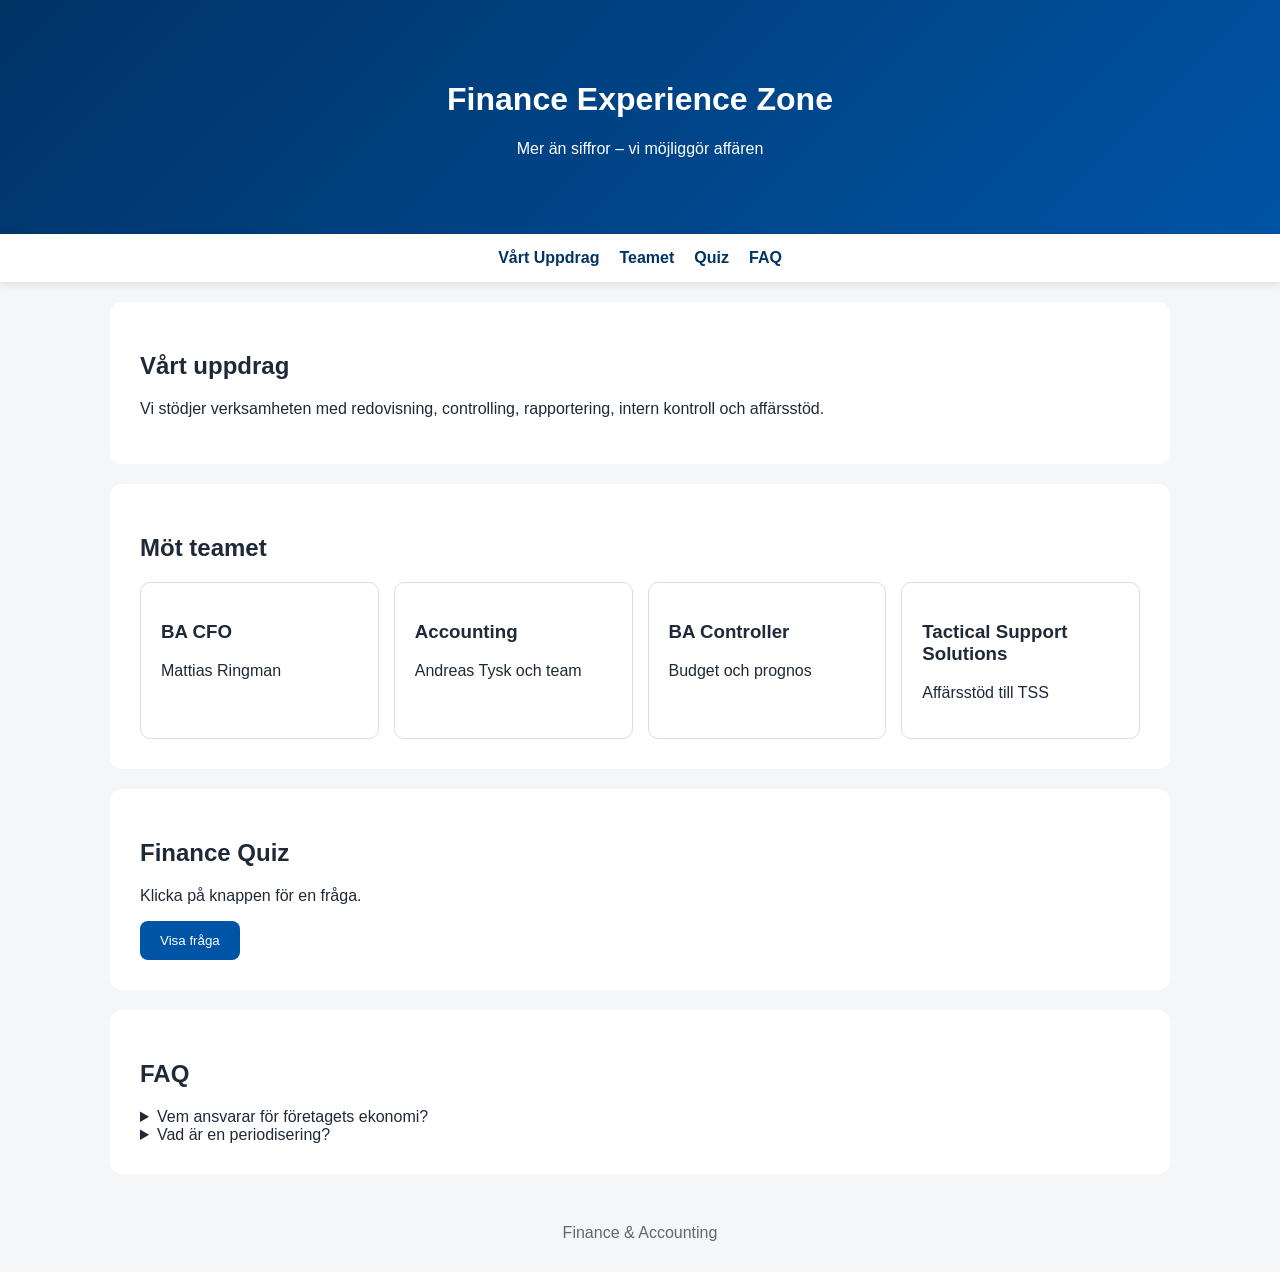
==== index.html @ 118ef0f9 "Add files via upload" ====
<!DOCTYPE html>
<html lang="sv">
<head>
<meta charset="UTF-8">
<meta name="viewport" content="width=device-width, initial-scale=1.0">
<title>Finance Experience Zone</title>

<style>
body {
    font-family: Segoe UI, Arial, sans-serif;
    margin: 0;
    background: #f4f6f8;
    color: #1f2937;
}

header {
    background: linear-gradient(135deg,#003366,#0054a6);
    color: white;
    padding: 60px 20px;
    text-align: center;
}

nav {
    background: white;
    padding: 15px;
    position: sticky;
    top: 0;
    box-shadow: 0 2px 10px rgba(0,0,0,0.1);
}

nav ul {
    display: flex;
    justify-content: center;
    gap: 20px;
    list-style: none;
    padding: 0;
    margin: 0;
    flex-wrap: wrap;
}

nav a {
    text-decoration: none;
    color: #003366;
    font-weight: bold;
}

section {
    background: white;
    max-width: 1000px;
    margin: 20px auto;
    padding: 30px;
    border-radius: 12px;
}

.card-container {
    display: grid;
    grid-template-columns: repeat(auto-fit,minmax(220px,1fr));
    gap: 15px;
}

.card {
    border: 1px solid #ddd;
    border-radius: 10px;
    padding: 20px;
}

button {
    background: #0054a6;
    color: white;
    border: none;
    padding: 12px 20px;
    border-radius: 8px;
    cursor: pointer;
}

footer {
    text-align: center;
    padding: 30px;
    color: #666;
}
</style>
</head>

<body>

<header>
    <h1>Finance Experience Zone</h1>
    <p>Mer än siffror – vi möjliggör affären</p>
</header>

<nav>
    <ul>
        <li><a href="#uppdrag">Vårt Uppdrag</a></li>
        <li><a href="#team">Teamet</a></li>
        <li><a href="#quiz">Quiz</a></li>
        <li><a href="#faq">FAQ</a></li>
    </ul>
</nav>

<section id="uppdrag">
    <h2>Vårt uppdrag</h2>
    <p>
        Vi stödjer verksamheten med redovisning, controlling,
        rapportering, intern kontroll och affärsstöd.
    </p>
</section>

<section id="team">
    <h2>Möt teamet</h2>

    <div class="card-container">

        <div class="card">
            <h3>BA CFO</h3>
            <p>Mattias Ringman</p>
        </div>

        <div class="card">
            <h3>Accounting</h3>
            <p>Andreas Tysk och team</p>
        </div>

        <div class="card">
            <h3>BA Controller</h3>
            <p>Budget och prognos</p>
        </div>

        <div class="card">
            <h3>Tactical Support Solutions</h3>
            <p>Affärsstöd till TSS</p>
        </div>

    </div>
</section>

<section id="quiz">
    <h2>Finance Quiz</h2>

    <p id="question">
        Klicka på knappen för en fråga.
    </p>

    <button onclick="nextQuestion()">
        Visa fråga
    </button>
</section>

<section id="faq">
    <h2>FAQ</h2>

    <details>
        <summary>Vem ansvarar för företagets ekonomi?</summary>
        <p>Alla medarbetare bidrar till god ekonomisk styrning.</p>
    </details>

    <details>
        <summary>Vad är en periodisering?</summary>
        <p>Kostnader och intäkter redovisas i rätt period.</p>
    </details>

</section>

<footer>
    Finance & Accounting
</footer>

<script>

const questions = [
    "Vad betyder EBITDA?",
    "Vad är rörelsekapital?",
    "Vad är en periodisering?",
    "Vad är skillnaden mellan budget och prognos?"
];

function nextQuestion() {

    document.getElementById("question").innerHTML =
        questions[Math.floor(Math.random() * questions.length)];

}

</script>

</body>
</html>
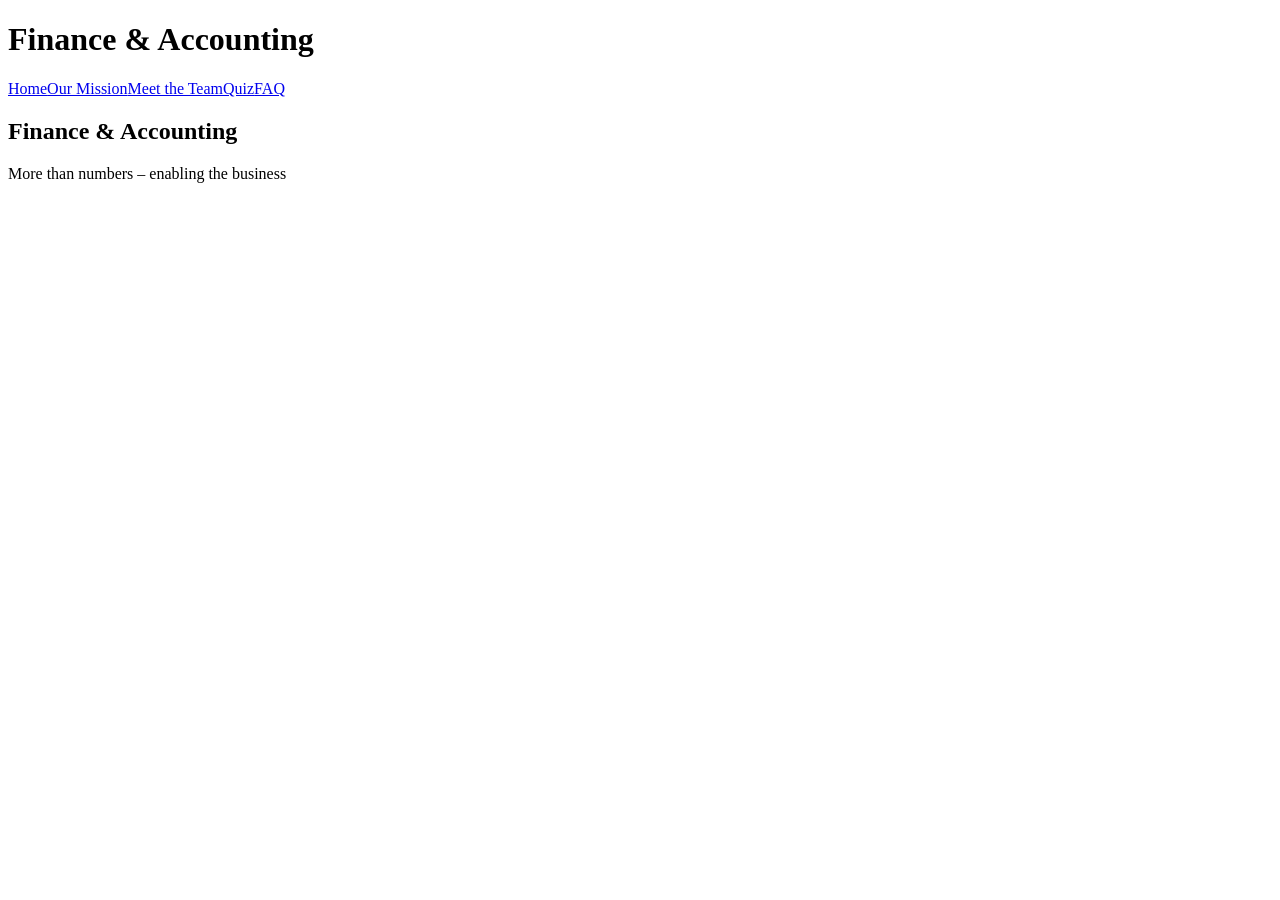
==== commit 501124ea: "Add files via upload" ====
--- a/index.html
+++ b/index.html
@@ -1,186 +1 @@
-<!DOCTYPE html>
-<html lang="sv">
-<head>
-<meta charset="UTF-8">
-<meta name="viewport" content="width=device-width, initial-scale=1.0">
-<title>Finance Experience Zone</title>
-
-<style>
-body {
-    font-family: Segoe UI, Arial, sans-serif;
-    margin: 0;
-    background: #f4f6f8;
-    color: #1f2937;
-}
-
-header {
-    background: linear-gradient(135deg,#003366,#0054a6);
-    color: white;
-    padding: 60px 20px;
-    text-align: center;
-}
-
-nav {
-    background: white;
-    padding: 15px;
-    position: sticky;
-    top: 0;
-    box-shadow: 0 2px 10px rgba(0,0,0,0.1);
-}
-
-nav ul {
-    display: flex;
-    justify-content: center;
-    gap: 20px;
-    list-style: none;
-    padding: 0;
-    margin: 0;
-    flex-wrap: wrap;
-}
-
-nav a {
-    text-decoration: none;
-    color: #003366;
-    font-weight: bold;
-}
-
-section {
-    background: white;
-    max-width: 1000px;
-    margin: 20px auto;
-    padding: 30px;
-    border-radius: 12px;
-}
-
-.card-container {
-    display: grid;
-    grid-template-columns: repeat(auto-fit,minmax(220px,1fr));
-    gap: 15px;
-}
-
-.card {
-    border: 1px solid #ddd;
-    border-radius: 10px;
-    padding: 20px;
-}
-
-button {
-    background: #0054a6;
-    color: white;
-    border: none;
-    padding: 12px 20px;
-    border-radius: 8px;
-    cursor: pointer;
-}
-
-footer {
-    text-align: center;
-    padding: 30px;
-    color: #666;
-}
-</style>
-</head>
-
-<body>
-
-<header>
-    <h1>Finance Experience Zone</h1>
-    <p>Mer än siffror – vi möjliggör affären</p>
-</header>
-
-<nav>
-    <ul>
-        <li><a href="#uppdrag">Vårt Uppdrag</a></li>
-        <li><a href="#team">Teamet</a></li>
-        <li><a href="#quiz">Quiz</a></li>
-        <li><a href="#faq">FAQ</a></li>
-    </ul>
-</nav>
-
-<section id="uppdrag">
-    <h2>Vårt uppdrag</h2>
-    <p>
-        Vi stödjer verksamheten med redovisning, controlling,
-        rapportering, intern kontroll och affärsstöd.
-    </p>
-</section>
-
-<section id="team">
-    <h2>Möt teamet</h2>
-
-    <div class="card-container">
-
-        <div class="card">
-            <h3>BA CFO</h3>
-            <p>Mattias Ringman</p>
-        </div>
-
-        <div class="card">
-            <h3>Accounting</h3>
-            <p>Andreas Tysk och team</p>
-        </div>
-
-        <div class="card">
-            <h3>BA Controller</h3>
-            <p>Budget och prognos</p>
-        </div>
-
-        <div class="card">
-            <h3>Tactical Support Solutions</h3>
-            <p>Affärsstöd till TSS</p>
-        </div>
-
-    </div>
-</section>
-
-<section id="quiz">
-    <h2>Finance Quiz</h2>
-
-    <p id="question">
-        Klicka på knappen för en fråga.
-    </p>
-
-    <button onclick="nextQuestion()">
-        Visa fråga
-    </button>
-</section>
-
-<section id="faq">
-    <h2>FAQ</h2>
-
-    <details>
-        <summary>Vem ansvarar för företagets ekonomi?</summary>
-        <p>Alla medarbetare bidrar till god ekonomisk styrning.</p>
-    </details>
-
-    <details>
-        <summary>Vad är en periodisering?</summary>
-        <p>Kostnader och intäkter redovisas i rätt period.</p>
-    </details>
-
-</section>
-
-<footer>
-    Finance & Accounting
-</footer>
-
-<script>
-
-const questions = [
-    "Vad betyder EBITDA?",
-    "Vad är rörelsekapital?",
-    "Vad är en periodisering?",
-    "Vad är skillnaden mellan budget och prognos?"
-];
-
-function nextQuestion() {
-
-    document.getElementById("question").innerHTML =
-        questions[Math.floor(Math.random() * questions.length)];
-
-}
-
-</script>
-
-</body>
-</html>+<!doctype html><html><head><link rel="stylesheet" href="css/style.css"><title>Finance</title></head><body><header><h1>Finance & Accounting</h1></header><nav class="nav"><a href="index.html">Home</a><a href="mission.html">Our Mission</a><a href="team.html">Meet the Team</a><a href="quiz.html">Quiz</a><a href="faq.html">FAQ</a></nav><div class="container"><div class="card"><h2>Finance & Accounting</h2><p>More than numbers – enabling the business</p></div></div></body></html>
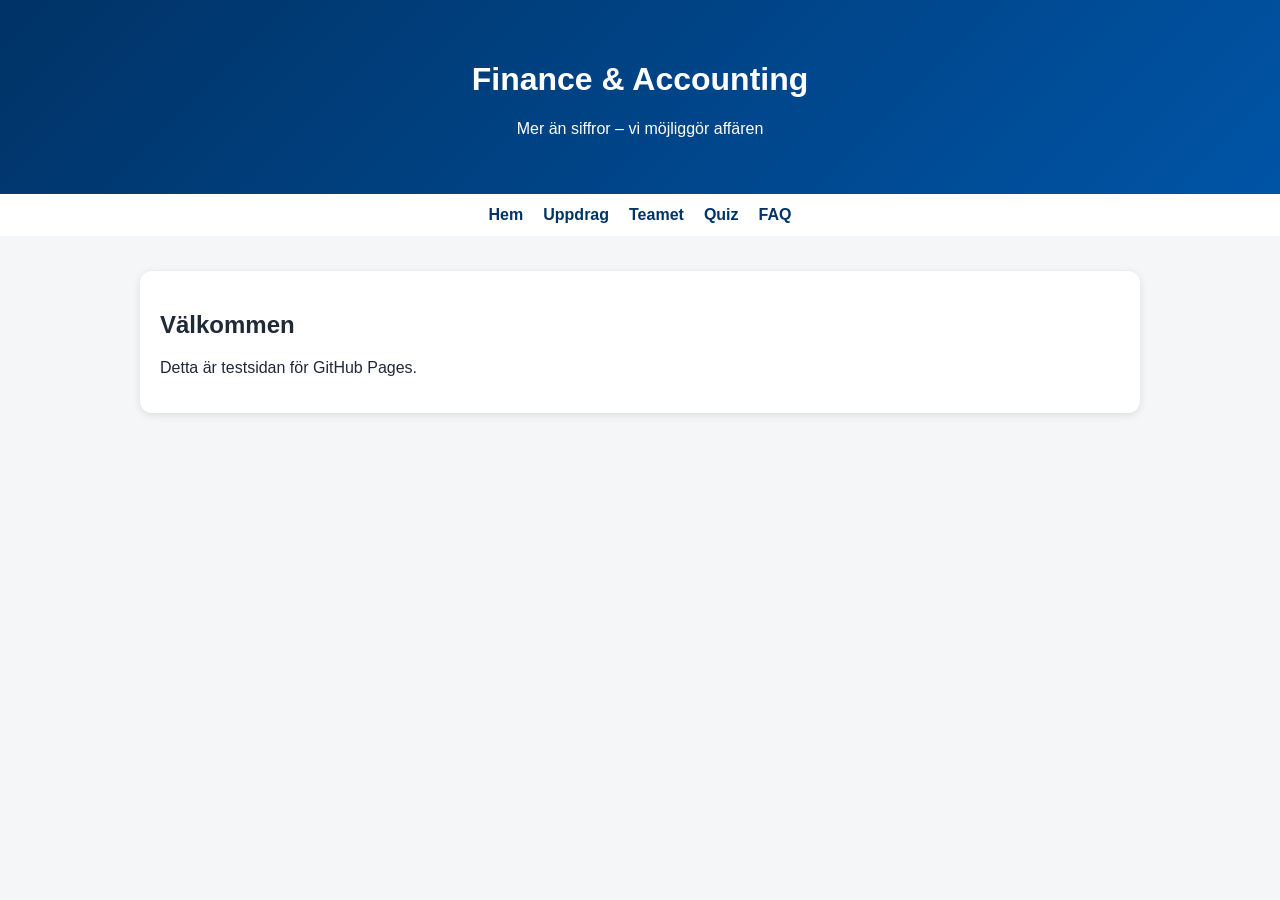
==== commit aabb9133: "Add files via upload" ====
--- a/index.html
+++ b/index.html
@@ -1 +1 @@
-<!doctype html><html><head><link rel="stylesheet" href="css/style.css"><title>Finance</title></head><body><header><h1>Finance & Accounting</h1></header><nav class="nav"><a href="index.html">Home</a><a href="mission.html">Our Mission</a><a href="team.html">Meet the Team</a><a href="quiz.html">Quiz</a><a href="faq.html">FAQ</a></nav><div class="container"><div class="card"><h2>Finance & Accounting</h2><p>More than numbers – enabling the business</p></div></div></body></html>+<!DOCTYPE html><html><head><meta charset="utf-8"><meta name="viewport" content="width=device-width,initial-scale=1"><link rel="stylesheet" href="style.css"><title>Home</title></head><body><header><h1>Finance & Accounting</h1><p>Mer än siffror – vi möjliggör affären</p></header><div class="nav"><a href="index.html">Hem</a><a href="mission.html">Uppdrag</a><a href="team.html">Teamet</a><a href="quiz.html">Quiz</a><a href="faq.html">FAQ</a></div><div class="container"><div class="card"><h2>Välkommen</h2><p>Detta är testsidan för GitHub Pages.</p></div></div></body></html>
--- a/style.css
+++ b/style.css
@@ -0,0 +1 @@
+body{font-family:Segoe UI,Arial,sans-serif;margin:0;background:#f4f6f8;color:#1f2937}header{background:linear-gradient(135deg,#003366,#0054a6);color:white;padding:40px 20px;text-align:center}.nav{background:white;padding:12px;text-align:center}.nav a{margin:0 10px;text-decoration:none;color:#003366;font-weight:bold}.container{max-width:1000px;margin:auto;padding:20px}.card{background:white;padding:20px;border-radius:12px;box-shadow:0 2px 8px rgba(0,0,0,.1);margin:15px 0}.btn{background:#0054a6;color:#fff;border:none;padding:10px 14px;border-radius:8px;cursor:pointer}.progress{height:16px;background:#ddd;border-radius:8px}.bar{height:16px;background:#0054a6;width:0;border-radius:8px}
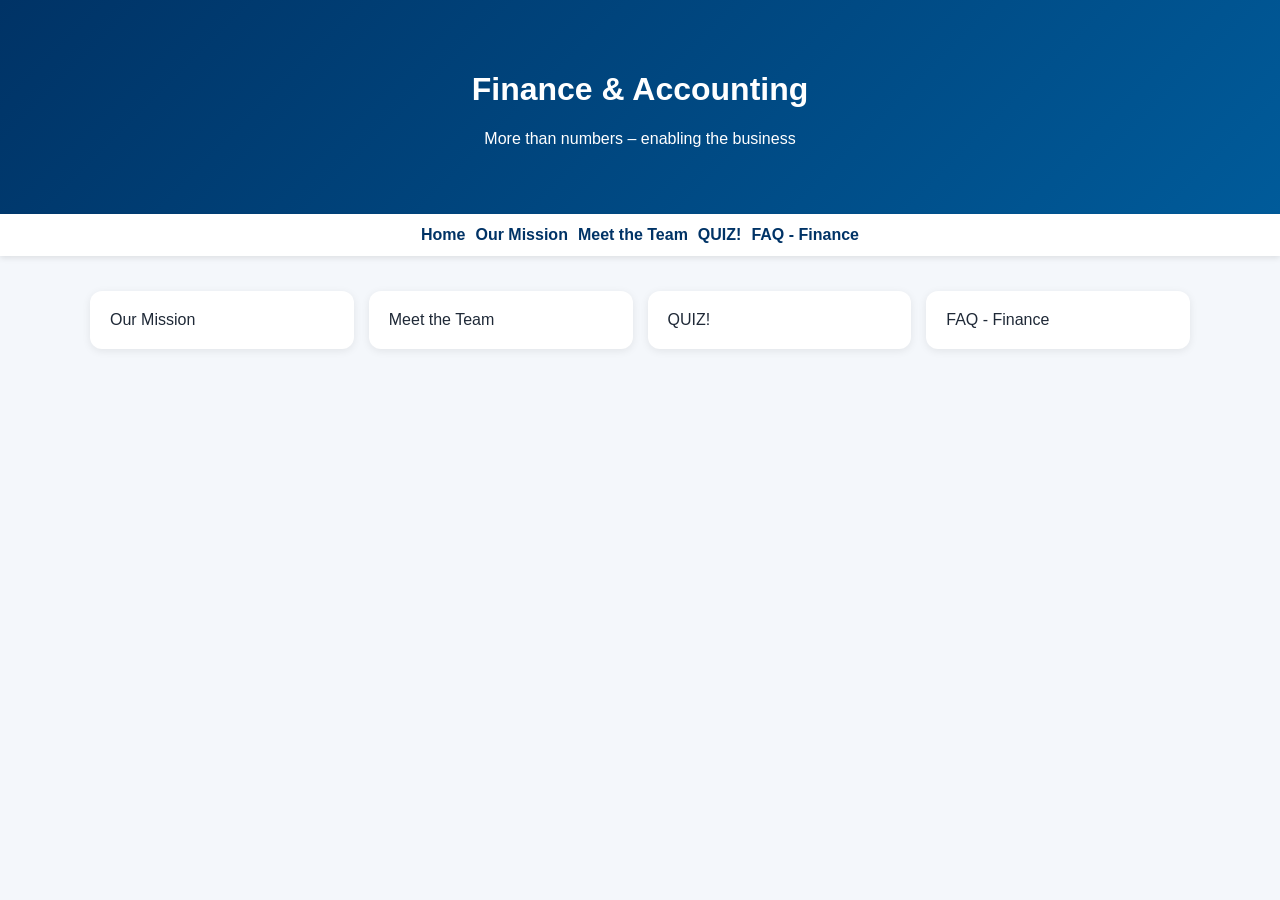
==== commit 374eded1: "Add files via upload" ====
--- a/index.html
+++ b/index.html
@@ -1 +1 @@
-<!DOCTYPE html><html><head><meta charset="utf-8"><meta name="viewport" content="width=device-width,initial-scale=1"><link rel="stylesheet" href="style.css"><title>Home</title></head><body><header><h1>Finance & Accounting</h1><p>Mer än siffror – vi möjliggör affären</p></header><div class="nav"><a href="index.html">Hem</a><a href="mission.html">Uppdrag</a><a href="team.html">Teamet</a><a href="quiz.html">Quiz</a><a href="faq.html">FAQ</a></div><div class="container"><div class="card"><h2>Välkommen</h2><p>Detta är testsidan för GitHub Pages.</p></div></div></body></html>+<!doctype html><html><head><meta charset="utf-8"><meta name="viewport" content="width=device-width,initial-scale=1"><link rel="stylesheet" href="style.css"><title>Home</title></head><body><header><h1>Finance & Accounting</h1><p>More than numbers – enabling the business</p></header><div class="nav"><a href="index.html">Home</a><a href="mission.html">Our Mission</a><a href="team.html">Meet the Team</a><a href="quiz.html">QUIZ!</a><a href="faq.html">FAQ - Finance</a></div><div class="container"><div class="grid"><div class="card">Our Mission</div><div class="card">Meet the Team</div><div class="card">QUIZ!</div><div class="card">FAQ - Finance</div></div></div></body></html>
--- a/style.css
+++ b/style.css
@@ -1 +1 @@
-body{font-family:Segoe UI,Arial,sans-serif;margin:0;background:#f4f6f8;color:#1f2937}header{background:linear-gradient(135deg,#003366,#0054a6);color:white;padding:40px 20px;text-align:center}.nav{background:white;padding:12px;text-align:center}.nav a{margin:0 10px;text-decoration:none;color:#003366;font-weight:bold}.container{max-width:1000px;margin:auto;padding:20px}.card{background:white;padding:20px;border-radius:12px;box-shadow:0 2px 8px rgba(0,0,0,.1);margin:15px 0}.btn{background:#0054a6;color:#fff;border:none;padding:10px 14px;border-radius:8px;cursor:pointer}.progress{height:16px;background:#ddd;border-radius:8px}.bar{height:16px;background:#0054a6;width:0;border-radius:8px}+body{font-family:Segoe UI,Arial,sans-serif;margin:0;background:#f4f7fb;color:#1f2937}header{background:linear-gradient(135deg,#003366,#005b9a);color:#fff;padding:50px 20px;text-align:center}.nav{background:#fff;padding:12px;display:flex;flex-wrap:wrap;justify-content:center;gap:10px;box-shadow:0 2px 6px rgba(0,0,0,.1)}.nav a{text-decoration:none;color:#003366;font-weight:600}.container{max-width:1100px;margin:auto;padding:20px}.card{background:#fff;border-radius:12px;padding:20px;margin:15px 0;box-shadow:0 2px 8px rgba(0,0,0,.08)}.grid{display:grid;grid-template-columns:repeat(auto-fit,minmax(240px,1fr));gap:15px}button,.btn{background:#005b9a;color:#fff;border:none;padding:10px 14px;border-radius:8px;text-decoration:none}.progress{height:18px;background:#ddd;border-radius:9px}.bar{height:18px;background:#005b9a;border-radius:9px;width:0} @media(max-width:700px){.nav{flex-direction:column;align-items:center}}
